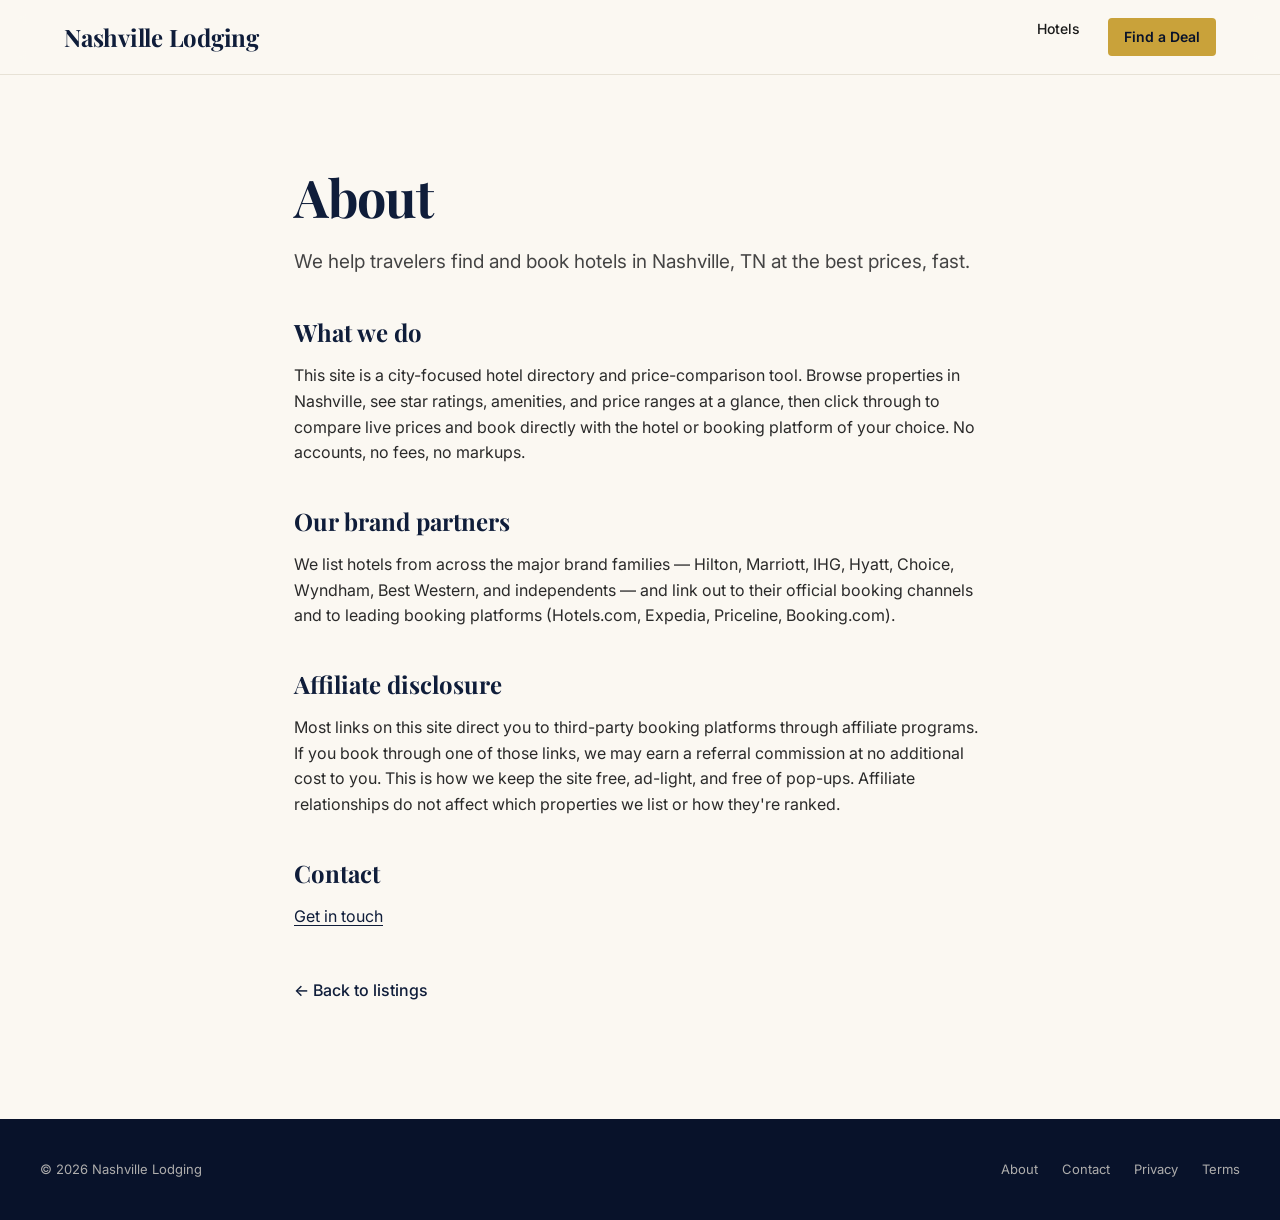
==== about.html @ b27eb010 "Initial: nashvillelodging.com static site" ====
<!DOCTYPE html>
<html lang="en">
<head>
<meta charset="UTF-8" />
<meta name="viewport" content="width=device-width, initial-scale=1.0" />
<title>About | Nashville Lodging</title>
<meta name="description" content="How Nashville Lodging works." />
<link rel="preconnect" href="https://fonts.googleapis.com" />
<link rel="preconnect" href="https://fonts.gstatic.com" crossorigin />
<link href="https://fonts.googleapis.com/css2?family=Playfair+Display:wght@500;700&family=Inter:wght@400;500;600&display=swap" rel="stylesheet" />
<link rel="stylesheet" href="/style.css" />
</head>
<body>
<header class="nav">
  <div class="nav-inner">
    <a href="/" class="brand">Nashville Lodging</a>
    <nav>
      <a href="/#hotels">Hotels</a>
      <a href="/#hotels" class="nav-cta">Find a Deal</a>
    </nav>
  </div>
</header>
<article class="prose">
  <h1>About</h1>
  <p class="lead">We help travelers find and book hotels in Nashville, TN at the best prices, fast.</p>
  <h2>What we do</h2>
  <p>This site is a city-focused hotel directory and price-comparison tool. Browse properties in Nashville, see star ratings, amenities, and price ranges at a glance, then click through to compare live prices and book directly with the hotel or booking platform of your choice. No accounts, no fees, no markups.</p>
  <h2>Our brand partners</h2>
  <p>We list hotels from across the major brand families — Hilton, Marriott, IHG, Hyatt, Choice, Wyndham, Best Western, and independents — and link out to their official booking channels and to leading booking platforms (Hotels.com, Expedia, Priceline, Booking.com).</p>
  <h2>Affiliate disclosure</h2>
  <p>Most links on this site direct you to third-party booking platforms through affiliate programs. If you book through one of those links, we may earn a referral commission at no additional cost to you. This is how we keep the site free, ad-light, and free of pop-ups. Affiliate relationships do not affect which properties we list or how they're ranked.</p>
  <h2>Contact</h2>
  <p><a href="/contact">Get in touch</a></p>
  <p class="back"><a href="/">&larr; Back to listings</a></p>
</article>
<footer>
  <div class="footer-inner">
    <p>&copy; 2026 Nashville Lodging</p>
    <div class="footer-links">
      <a href="/about">About</a>
      <a href="/contact">Contact</a>
      <a href="/privacy">Privacy</a>
      <a href="/terms">Terms</a>
    </div>
  </div>
</footer>
</body></html>
---- style.css ----
:root {
  --navy: #0f1d3a;
  --navy-deep: #08122a;
  --sand: #f5efe4;
  --cream: #fbf8f2;
  --gold: #c9a23a;
  --gold-soft: #d9b658;
  --ink: #1a1a1a;
  --muted: #6b6b6b;
  --line: #e7e2d6;
}

* { box-sizing: border-box; margin: 0; padding: 0; }

html, body {
  font-family: 'Inter', -apple-system, BlinkMacSystemFont, sans-serif;
  color: var(--ink);
  background: var(--cream);
  line-height: 1.6;
  -webkit-font-smoothing: antialiased;
}

a { color: inherit; text-decoration: none; }

.nav {
  position: sticky;
  top: 0;
  z-index: 50;
  background: rgba(251, 248, 242, 0.85);
  backdrop-filter: saturate(160%) blur(12px);
  border-bottom: 1px solid var(--line);
}
.nav-inner {
  max-width: 1200px;
  margin: 0 auto;
  padding: 18px 24px;
  display: flex;
  justify-content: space-between;
  align-items: center;
}
.brand {
  font-family: 'Playfair Display', serif;
  font-size: 24px;
  font-weight: 700;
  color: var(--navy);
  letter-spacing: -0.01em;
}
.nav nav { display: flex; gap: 28px; font-size: 14px; font-weight: 500; }
.nav nav a { color: var(--ink); }
.nav nav a:hover { color: var(--navy); }

.hero {
  background:
    linear-gradient(135deg, rgba(8,18,42,0.78), rgba(15,29,58,0.62)),
    url('https://images.unsplash.com/photo-1564501049412-61c2a3083791?w=2000&q=80') center/cover;
  color: var(--cream);
  padding: 140px 24px 120px;
  text-align: center;
}
.hero-inner { max-width: 820px; margin: 0 auto; }
.hero h1 {
  font-family: 'Playfair Display', serif;
  font-size: clamp(38px, 6vw, 68px);
  font-weight: 700;
  line-height: 1.05;
  letter-spacing: -0.02em;
  margin-bottom: 22px;
}
.hero p {
  font-size: clamp(16px, 1.6vw, 19px);
  color: rgba(245, 239, 228, 0.88);
  margin-bottom: 36px;
  max-width: 600px;
  margin-left: auto;
  margin-right: auto;
}
.cta {
  display: inline-block;
  background: var(--gold);
  color: var(--navy-deep);
  font-weight: 600;
  font-size: 15px;
  letter-spacing: 0.02em;
  padding: 16px 36px;
  border-radius: 4px;
  transition: background 0.2s, transform 0.1s;
}
.cta:hover { background: var(--gold-soft); transform: translateY(-1px); }

.hero-trust {
  margin-top: 36px;
  font-size: 12px;
  color: rgba(245, 239, 228, 0.62);
  letter-spacing: 0.04em;
}

.nav-cta {
  background: var(--gold);
  color: var(--navy-deep) !important;
  padding: 8px 16px;
  border-radius: 4px;
  font-weight: 600;
}
.nav-cta:hover { background: var(--gold-soft); }

.why {
  padding: 30px 0 90px;
}
.why-grid {
  display: grid;
  grid-template-columns: repeat(auto-fit, minmax(260px, 1fr));
  gap: 24px;
  border-top: 1px solid var(--line);
  padding-top: 60px;
}
.why-card h3 {
  font-family: 'Playfair Display', serif;
  font-size: 20px;
  font-weight: 700;
  color: var(--navy);
  margin-bottom: 8px;
}
.why-card p { color: #444; font-size: 14px; line-height: 1.6; }

main { max-width: 1200px; margin: 0 auto; padding: 0 24px; }

.section-head { text-align: center; padding: 90px 0 48px; }
.section-head h2 {
  font-family: 'Playfair Display', serif;
  font-size: clamp(30px, 4vw, 44px);
  font-weight: 700;
  color: var(--navy);
  margin-bottom: 12px;
}
.section-head p { color: var(--muted); font-size: 16px; }

.hotel-grid {
  display: grid;
  grid-template-columns: repeat(auto-fill, minmax(320px, 1fr));
  gap: 28px;
  padding-bottom: 100px;
}

.hotel-card {
  background: #fff;
  border: 1px solid var(--line);
  border-radius: 6px;
  overflow: hidden;
  display: flex;
  flex-direction: column;
  transition: transform 0.2s, box-shadow 0.2s;
}
.hotel-card:hover {
  transform: translateY(-3px);
  box-shadow: 0 12px 28px rgba(15, 29, 58, 0.10);
}
.hotel-card.premium { border-color: var(--gold); border-width: 1.5px; }

.hotel-img {
  position: relative;
  width: 100%;
  height: 220px;
  background: var(--sand) center/cover;
}
.tier-badge {
  position: absolute;
  top: 14px;
  right: 14px;
  background: var(--gold);
  color: var(--navy-deep);
  font-size: 11px;
  font-weight: 600;
  text-transform: uppercase;
  letter-spacing: 0.08em;
  padding: 5px 10px;
  border-radius: 3px;
}

.hotel-body { padding: 22px 22px 24px; display: flex; flex-direction: column; flex: 1; }
.hotel-name {
  font-family: 'Playfair Display', serif;
  font-size: 22px;
  font-weight: 700;
  color: var(--navy);
  margin-bottom: 8px;
  letter-spacing: -0.01em;
}
.hotel-meta {
  display: flex;
  align-items: center;
  gap: 12px;
  color: var(--muted);
  font-size: 13px;
  margin-bottom: 14px;
}
.stars { color: var(--gold); font-weight: 600; }
.hotel-desc {
  color: #444;
  font-size: 14px;
  line-height: 1.55;
  margin-bottom: 18px;
  flex: 1;
}
.amenities {
  display: flex;
  flex-wrap: wrap;
  gap: 6px;
  margin-bottom: 20px;
}
.amenity {
  background: var(--sand);
  color: var(--navy);
  font-size: 11px;
  padding: 4px 10px;
  border-radius: 100px;
  font-weight: 500;
}
.hotel-cta {
  display: inline-flex;
  align-items: center;
  justify-content: center;
  gap: 8px;
  background: var(--navy);
  color: var(--cream);
  font-weight: 600;
  font-size: 14px;
  padding: 12px 18px;
  border-radius: 4px;
  transition: background 0.2s;
}
.hotel-cta:hover { background: var(--navy-deep); }
.hotel-cta svg { width: 14px; height: 14px; }

.empty {
  text-align: center;
  padding: 60px 0 120px;
  color: var(--muted);
}

footer {
  background: var(--navy-deep);
  color: rgba(245, 239, 228, 0.7);
  padding: 40px 24px;
  font-size: 13px;
}
.footer-inner {
  max-width: 1200px;
  margin: 0 auto;
  display: flex;
  justify-content: space-between;
  align-items: center;
  flex-wrap: wrap;
  gap: 16px;
}
.footer-links { display: flex; gap: 24px; }
.footer-links a:hover { color: var(--gold); }

.prose {
  max-width: 740px;
  margin: 0 auto;
  padding: 80px 24px 100px;
}
.prose h1 {
  font-family: 'Playfair Display', serif;
  font-size: clamp(36px, 5vw, 52px);
  font-weight: 700;
  color: var(--navy);
  letter-spacing: -0.02em;
  margin-bottom: 8px;
}
.prose h2 {
  font-family: 'Playfair Display', serif;
  font-size: 24px;
  font-weight: 700;
  color: var(--navy);
  margin-top: 36px;
  margin-bottom: 12px;
}
.prose h3 {
  font-size: 18px;
  font-weight: 600;
  color: var(--navy);
  margin-bottom: 8px;
}
.prose p { margin-bottom: 16px; color: #2a2a2a; font-size: 16px; }
.prose .lead { font-size: 19px; color: #444; margin-bottom: 24px; }
.prose .muted { color: var(--muted); font-size: 14px; margin-bottom: 28px; }
.prose ul { margin: 0 0 16px 22px; }
.prose li { margin-bottom: 6px; color: #2a2a2a; }
.prose a { color: var(--navy); text-decoration: underline; text-underline-offset: 3px; }
.prose a:hover { color: var(--gold); }
.prose .back { margin-top: 48px; font-weight: 500; }
.prose .back a { text-decoration: none; }

.tiers {
  display: grid;
  grid-template-columns: repeat(auto-fit, minmax(260px, 1fr));
  gap: 20px;
  margin: 28px 0 36px;
}
.tier-card {
  background: #fff;
  border: 1px solid var(--line);
  border-radius: 6px;
  padding: 28px 24px 24px;
  position: relative;
}
.tier-card.featured { border-color: var(--gold); border-width: 1.5px; }
.tier-flag {
  position: absolute;
  top: -12px;
  right: 16px;
  background: var(--gold);
  color: var(--navy-deep);
  font-size: 11px;
  font-weight: 600;
  text-transform: uppercase;
  letter-spacing: 0.08em;
  padding: 5px 10px;
  border-radius: 3px;
}
.tier-card .price {
  font-family: 'Playfair Display', serif;
  font-size: 36px;
  color: var(--navy);
  margin: 8px 0 16px;
}
.tier-card .price span { font-family: 'Inter', sans-serif; font-size: 14px; color: var(--muted); }
.tier-card ul { list-style: none; margin: 0; padding: 0; }
.tier-card li { padding: 6px 0; font-size: 14px; border-bottom: 1px solid var(--line); }
.tier-card li:last-child { border-bottom: none; }

@media (max-width: 600px) {
  .hero { padding: 100px 20px 80px; }
  .nav nav { gap: 16px; }
  .section-head { padding: 60px 0 32px; }
  .prose { padding: 60px 20px 80px; }
}
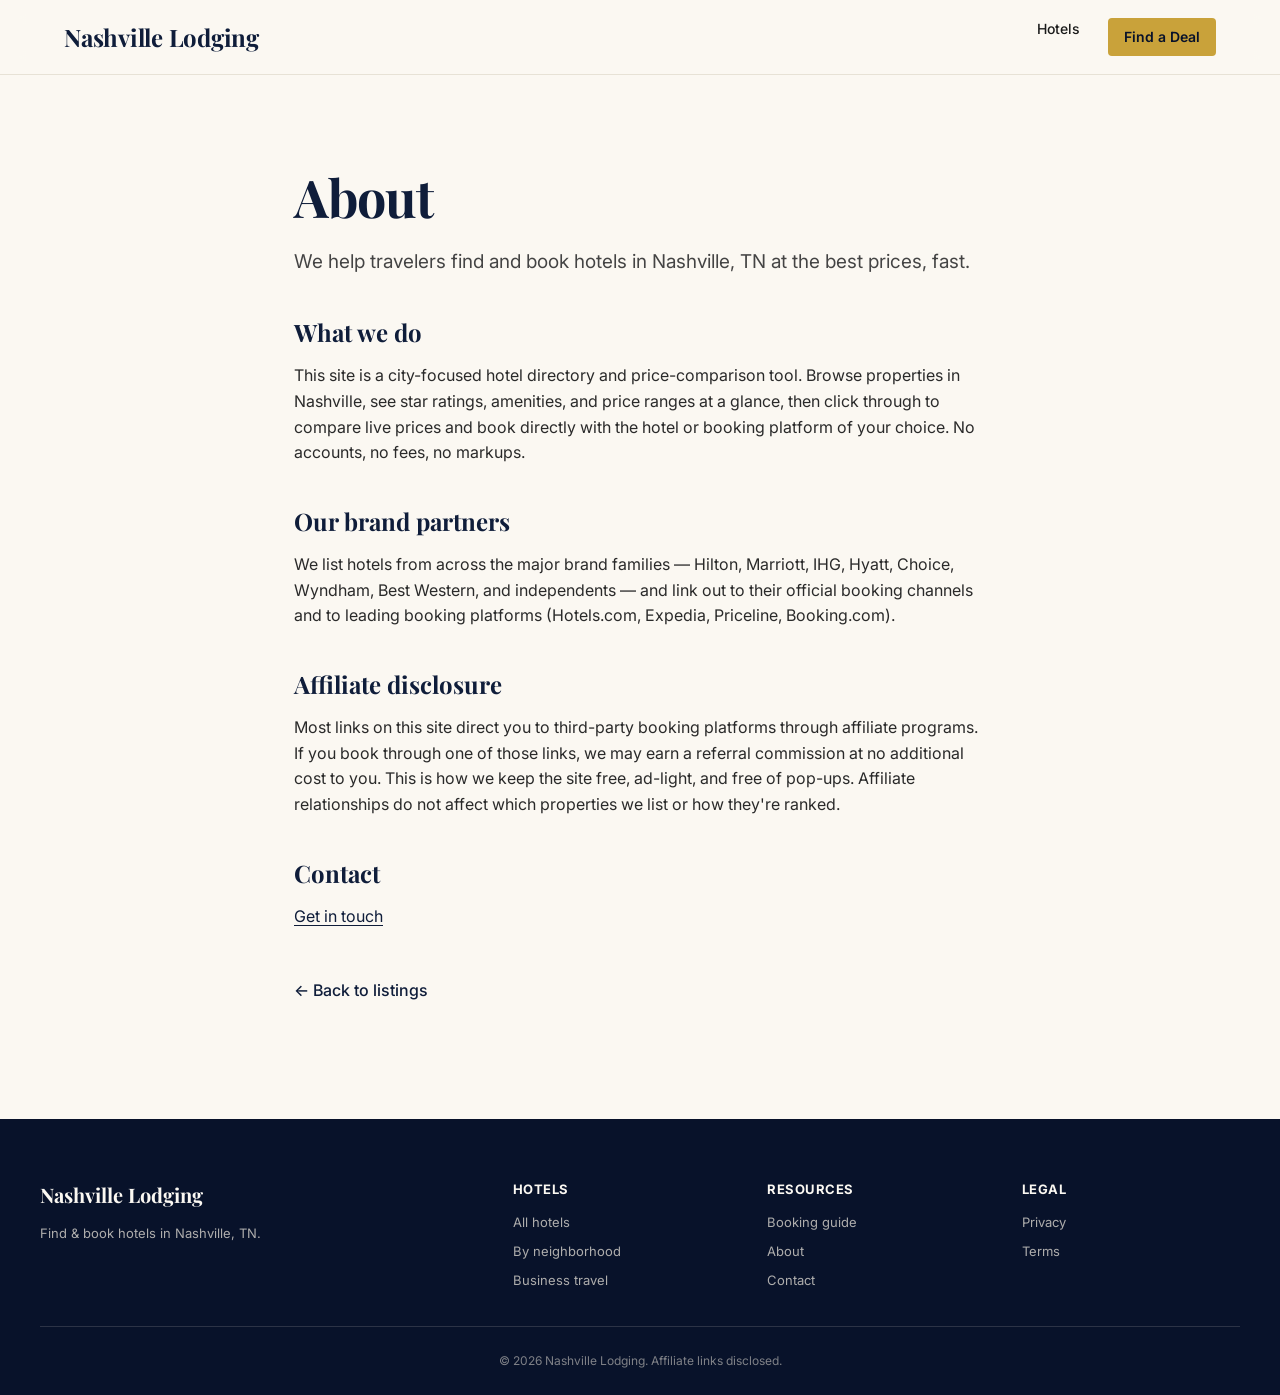
==== commit a4348e21: "Add neighborhoods, business travel, booking guide pages" ====
--- a/about.html
+++ b/about.html
@@ -8,15 +8,15 @@
 <link rel="preconnect" href="https://fonts.googleapis.com" />
 <link rel="preconnect" href="https://fonts.gstatic.com" crossorigin />
 <link href="https://fonts.googleapis.com/css2?family=Playfair+Display:wght@500;700&family=Inter:wght@400;500;600&display=swap" rel="stylesheet" />
-<link rel="stylesheet" href="/style.css" />
+<link rel="stylesheet" href="style.css" />
 </head>
 <body>
 <header class="nav">
   <div class="nav-inner">
-    <a href="/" class="brand">Nashville Lodging</a>
+    <a href="index.html" class="brand">Nashville Lodging</a>
     <nav>
-      <a href="/#hotels">Hotels</a>
-      <a href="/#hotels" class="nav-cta">Find a Deal</a>
+      <a href="index.html#hotels">Hotels</a>
+      <a href="index.html#hotels" class="nav-cta">Find a Deal</a>
     </nav>
   </div>
 </header>
@@ -30,18 +30,33 @@
   <h2>Affiliate disclosure</h2>
   <p>Most links on this site direct you to third-party booking platforms through affiliate programs. If you book through one of those links, we may earn a referral commission at no additional cost to you. This is how we keep the site free, ad-light, and free of pop-ups. Affiliate relationships do not affect which properties we list or how they're ranked.</p>
   <h2>Contact</h2>
-  <p><a href="/contact">Get in touch</a></p>
-  <p class="back"><a href="/">&larr; Back to listings</a></p>
+  <p><a href="contact.html">Get in touch</a></p>
+  <p class="back"><a href="index.html">&larr; Back to listings</a></p>
 </article>
 <footer>
   <div class="footer-inner">
-    <p>&copy; 2026 Nashville Lodging</p>
-    <div class="footer-links">
-      <a href="/about">About</a>
-      <a href="/contact">Contact</a>
-      <a href="/privacy">Privacy</a>
-      <a href="/terms">Terms</a>
+    <div class="footer-col">
+      <p class="footer-brand">Nashville Lodging</p>
+      <p class="footer-tag">Find &amp; book hotels in Nashville, TN.</p>
+    </div>
+    <div class="footer-col">
+      <p class="footer-h">Hotels</p>
+      <a href="index.html#hotels">All hotels</a>
+      <a href="neighborhoods.html">By neighborhood</a>
+      <a href="business-travel.html">Business travel</a>
+    </div>
+    <div class="footer-col">
+      <p class="footer-h">Resources</p>
+      <a href="booking-guide.html">Booking guide</a>
+      <a href="about.html">About</a>
+      <a href="contact.html">Contact</a>
+    </div>
+    <div class="footer-col">
+      <p class="footer-h">Legal</p>
+      <a href="privacy.html">Privacy</a>
+      <a href="terms.html">Terms</a>
     </div>
   </div>
+  <div class="footer-bottom">&copy; 2026 Nashville Lodging. Affiliate links disclosed.</div>
 </footer>
 </body></html>
--- a/style.css
+++ b/style.css
@@ -51,29 +51,104 @@
 
 .hero {
   background:
-    linear-gradient(135deg, rgba(8,18,42,0.78), rgba(15,29,58,0.62)),
+    linear-gradient(135deg, rgba(8,18,42,0.82), rgba(15,29,58,0.68)),
     url('https://images.unsplash.com/photo-1564501049412-61c2a3083791?w=2000&q=80') center/cover;
   color: var(--cream);
-  padding: 140px 24px 120px;
+  padding: 80px 24px 60px;
   text-align: center;
 }
-.hero-inner { max-width: 820px; margin: 0 auto; }
+.hero-inner { max-width: 1080px; margin: 0 auto; }
 .hero h1 {
   font-family: 'Playfair Display', serif;
-  font-size: clamp(38px, 6vw, 68px);
+  font-size: clamp(34px, 5vw, 54px);
   font-weight: 700;
   line-height: 1.05;
   letter-spacing: -0.02em;
-  margin-bottom: 22px;
-}
-.hero p {
-  font-size: clamp(16px, 1.6vw, 19px);
+  margin-bottom: 14px;
+}
+.hero-sub {
+  font-size: clamp(15px, 1.4vw, 18px);
   color: rgba(245, 239, 228, 0.88);
-  margin-bottom: 36px;
+  margin-bottom: 28px;
   max-width: 600px;
   margin-left: auto;
   margin-right: auto;
 }
+
+.search-form {
+  background: #fff;
+  border-radius: 8px;
+  padding: 14px;
+  box-shadow: 0 20px 50px rgba(0,0,0,0.25);
+  text-align: left;
+  max-width: 1040px;
+  margin: 0 auto;
+}
+.search-row {
+  display: grid;
+  grid-template-columns: 2fr 1.2fr 1.2fr 1fr 1fr auto;
+  gap: 10px;
+  align-items: stretch;
+}
+.search-field {
+  display: flex;
+  flex-direction: column;
+  background: var(--cream);
+  border: 1px solid var(--line);
+  border-radius: 6px;
+  padding: 10px 14px;
+  cursor: text;
+  transition: border-color 0.15s;
+}
+.search-field:focus-within {
+  border-color: var(--navy);
+  background: #fff;
+}
+.search-label {
+  font-size: 10px;
+  font-weight: 600;
+  text-transform: uppercase;
+  letter-spacing: 0.06em;
+  color: var(--muted);
+  margin-bottom: 2px;
+}
+.search-field input,
+.search-field select {
+  border: 0;
+  background: transparent;
+  font-size: 15px;
+  font-family: inherit;
+  color: var(--ink);
+  padding: 0;
+  width: 100%;
+  outline: none;
+  appearance: none;
+  -webkit-appearance: none;
+  font-weight: 500;
+}
+.search-field select {
+  cursor: pointer;
+  background-image: url("data:image/svg+xml,%3Csvg xmlns='http://www.w3.org/2000/svg' width='12' height='12' viewBox='0 0 24 24' fill='none' stroke='%231a1a1a' stroke-width='2.5' stroke-linecap='round' stroke-linejoin='round'%3E%3Cpolyline points='6 9 12 15 18 9'%3E%3C/polyline%3E%3C/svg%3E");
+  background-repeat: no-repeat;
+  background-position: right 0 center;
+  padding-right: 18px;
+}
+.search-btn {
+  background: var(--gold);
+  color: var(--navy-deep);
+  border: 0;
+  border-radius: 6px;
+  font-family: inherit;
+  font-weight: 700;
+  font-size: 16px;
+  letter-spacing: 0.02em;
+  padding: 0 32px;
+  cursor: pointer;
+  transition: background 0.15s, transform 0.1s;
+  white-space: nowrap;
+}
+.search-btn:hover { background: var(--gold-soft); }
+.search-btn:active { transform: scale(0.98); }
 .cta {
   display: inline-block;
   background: var(--gold);
@@ -88,11 +163,155 @@
 .cta:hover { background: var(--gold-soft); transform: translateY(-1px); }
 
 .hero-trust {
-  margin-top: 36px;
+  margin-top: 28px;
   font-size: 12px;
-  color: rgba(245, 239, 228, 0.62);
+  color: rgba(245, 239, 228, 0.65);
   letter-spacing: 0.04em;
 }
+
+.value-strip {
+  background: var(--navy);
+  color: var(--cream);
+  padding: 18px 24px;
+}
+.value-strip-inner {
+  max-width: 1080px;
+  margin: 0 auto;
+  display: grid;
+  grid-template-columns: repeat(4, 1fr);
+  gap: 16px;
+  text-align: center;
+}
+.value-item {
+  display: flex;
+  flex-direction: column;
+  gap: 2px;
+}
+.value-num {
+  font-family: 'Playfair Display', serif;
+  font-size: 20px;
+  font-weight: 700;
+  color: var(--gold);
+}
+.value-item span:last-child {
+  font-size: 12px;
+  letter-spacing: 0.04em;
+  color: rgba(245, 239, 228, 0.78);
+}
+
+.below-grid-cta {
+  text-align: center;
+  padding: 20px 0 60px;
+}
+.below-grid-cta p {
+  color: var(--muted);
+  margin-bottom: 14px;
+}
+.cta-secondary {
+  background: var(--navy);
+  color: var(--cream);
+}
+.cta-secondary:hover { background: var(--navy-deep); }
+
+.browse-section {
+  padding: 60px 0 30px;
+  border-top: 1px solid var(--line);
+}
+.hood-grid {
+  display: grid;
+  grid-template-columns: repeat(auto-fill, minmax(280px, 1fr));
+  gap: 18px;
+  margin-bottom: 24px;
+}
+.hood-tile {
+  background: #fff;
+  border: 1px solid var(--line);
+  border-radius: 6px;
+  padding: 24px 22px;
+  display: block;
+  transition: border-color 0.15s, transform 0.1s, box-shadow 0.15s;
+}
+.hood-tile:hover {
+  border-color: var(--navy);
+  transform: translateY(-2px);
+  box-shadow: 0 8px 20px rgba(15,29,58,0.08);
+}
+.hood-tile h3 {
+  font-family: 'Playfair Display', serif;
+  font-size: 20px;
+  color: var(--navy);
+  margin-bottom: 6px;
+  font-weight: 700;
+}
+.hood-tile p { color: var(--muted); font-size: 14px; margin-bottom: 10px; }
+.hood-link { color: var(--navy); font-size: 13px; font-weight: 600; }
+.style-grid {
+  display: grid;
+  grid-template-columns: repeat(auto-fit, minmax(280px, 1fr));
+  gap: 18px;
+  margin-bottom: 24px;
+}
+.style-card {
+  background: var(--sand);
+  border: 1px solid var(--line);
+  border-radius: 6px;
+  padding: 28px 24px;
+  display: block;
+  transition: background 0.15s, transform 0.1s;
+}
+.style-card:hover { background: #fff; transform: translateY(-2px); }
+.style-card h3 {
+  font-family: 'Playfair Display', serif;
+  font-size: 22px;
+  color: var(--navy);
+  margin-bottom: 8px;
+  font-weight: 700;
+}
+.style-card p { color: #444; font-size: 14px; margin-bottom: 12px; line-height: 1.55; }
+.browse-more {
+  display: inline-block;
+  font-weight: 600;
+  color: var(--navy);
+  text-decoration: underline;
+  text-underline-offset: 4px;
+  margin-bottom: 60px;
+}
+.browse-more:hover { color: var(--gold); }
+
+.prose-wide { max-width: 900px; }
+.hood-card {
+  background: #fff;
+  border: 1px solid var(--line);
+  border-radius: 6px;
+  padding: 28px;
+  margin: 28px 0;
+}
+.hood-card h2 {
+  font-family: 'Playfair Display', serif;
+  font-size: 26px;
+  color: var(--navy);
+  margin-top: 0;
+  margin-bottom: 12px;
+}
+.hood-card p { margin-bottom: 14px; }
+.hood-card .hood-meta {
+  font-size: 14px;
+  color: var(--muted);
+  margin-bottom: 18px;
+}
+.hood-card .hotel-cta {
+  display: inline-flex;
+  align-items: center;
+  gap: 8px;
+  background: var(--navy);
+  color: var(--cream);
+  font-weight: 600;
+  font-size: 14px;
+  padding: 12px 20px;
+  border-radius: 4px;
+  text-decoration: none;
+}
+.hood-card .hotel-cta:hover { background: var(--navy-deep); }
 
 .nav-cta {
   background: var(--gold);
@@ -240,20 +459,51 @@
 footer {
   background: var(--navy-deep);
   color: rgba(245, 239, 228, 0.7);
-  padding: 40px 24px;
+  padding: 60px 24px 24px;
   font-size: 13px;
 }
 .footer-inner {
   max-width: 1200px;
   margin: 0 auto;
-  display: flex;
-  justify-content: space-between;
-  align-items: center;
-  flex-wrap: wrap;
-  gap: 16px;
-}
-.footer-links { display: flex; gap: 24px; }
-.footer-links a:hover { color: var(--gold); }
+  display: grid;
+  grid-template-columns: 2fr 1fr 1fr 1fr;
+  gap: 36px;
+  padding-bottom: 36px;
+  border-bottom: 1px solid rgba(245, 239, 228, 0.15);
+}
+.footer-col { display: flex; flex-direction: column; gap: 8px; }
+.footer-col a {
+  color: rgba(245, 239, 228, 0.7);
+  font-size: 13px;
+}
+.footer-col a:hover { color: var(--gold); }
+.footer-h {
+  font-weight: 700;
+  color: var(--cream);
+  font-size: 13px;
+  letter-spacing: 0.04em;
+  text-transform: uppercase;
+  margin-bottom: 4px;
+}
+.footer-brand {
+  font-family: 'Playfair Display', serif;
+  font-size: 20px;
+  font-weight: 700;
+  color: var(--cream);
+  margin-bottom: 4px;
+}
+.footer-tag { font-size: 13px; }
+.footer-bottom {
+  max-width: 1200px;
+  margin: 0 auto;
+  padding-top: 24px;
+  text-align: center;
+  font-size: 12px;
+  color: rgba(245, 239, 228, 0.5);
+}
+@media (max-width: 700px) {
+  .footer-inner { grid-template-columns: 1fr 1fr; }
+}
 
 .prose {
   max-width: 740px;
@@ -330,8 +580,23 @@
 .tier-card li { padding: 6px 0; font-size: 14px; border-bottom: 1px solid var(--line); }
 .tier-card li:last-child { border-bottom: none; }
 
+@media (max-width: 900px) {
+  .search-row {
+    grid-template-columns: 1fr 1fr;
+  }
+  .search-row > .search-field:first-child {
+    grid-column: 1 / -1;
+  }
+  .search-btn {
+    grid-column: 1 / -1;
+    padding: 16px 32px;
+  }
+  .value-strip-inner { grid-template-columns: repeat(2, 1fr); }
+}
+
 @media (max-width: 600px) {
-  .hero { padding: 100px 20px 80px; }
+  .hero { padding: 60px 16px 40px; }
+  .hero h1 { font-size: 30px; }
   .nav nav { gap: 16px; }
   .section-head { padding: 60px 0 32px; }
   .prose { padding: 60px 20px 80px; }
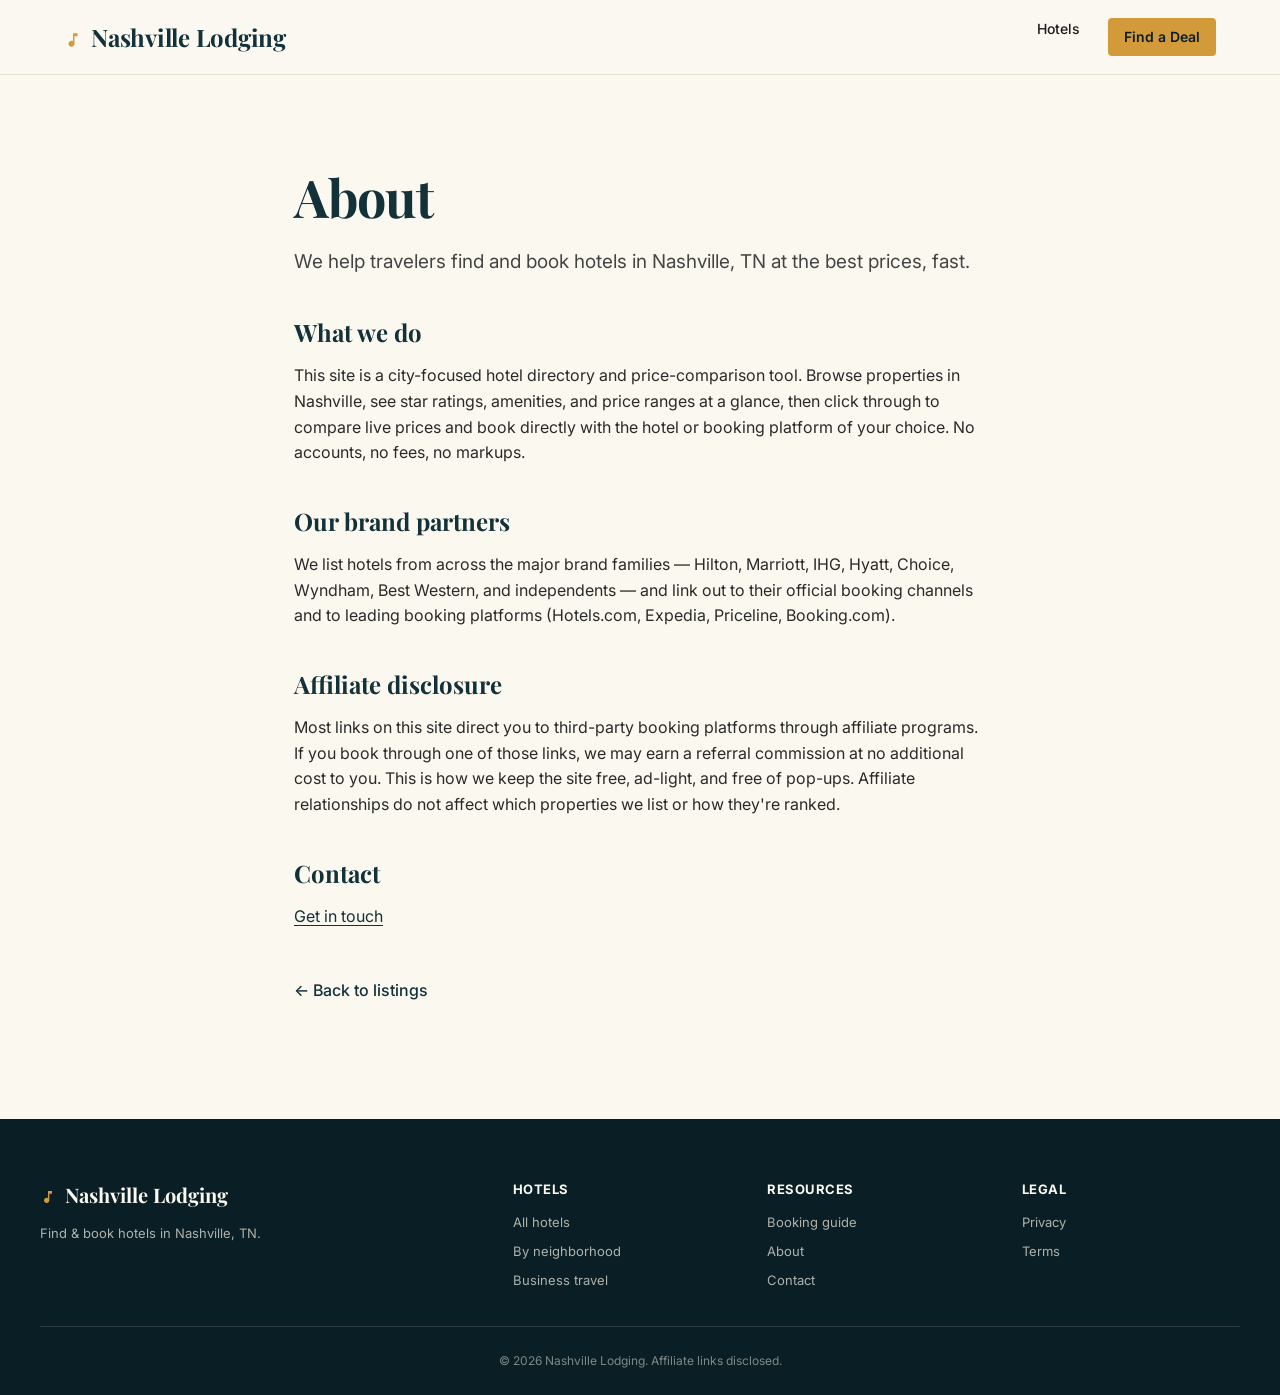
==== commit fe271e27: "Update: 2026-05-11 regenerate" ====
--- a/about.html
+++ b/about.html
@@ -13,7 +13,7 @@
 <body>
 <header class="nav">
   <div class="nav-inner">
-    <a href="index.html" class="brand">Nashville Lodging</a>
+    <a href="index.html" class="brand"><span class="brand-mark"><svg viewBox="0 0 24 24" fill="currentColor" aria-hidden="true"><path d="M12 3v10.55c-.59-.34-1.27-.55-2-.55-2.21 0-4 1.79-4 4s1.79 4 4 4 4-1.79 4-4V7h4V3h-6z"/></svg></span>Nashville Lodging</a>
     <nav>
       <a href="index.html#hotels">Hotels</a>
       <a href="index.html#hotels" class="nav-cta">Find a Deal</a>
@@ -36,7 +36,7 @@
 <footer>
   <div class="footer-inner">
     <div class="footer-col">
-      <p class="footer-brand">Nashville Lodging</p>
+      <p class="footer-brand"><span class="brand-mark"><svg viewBox="0 0 24 24" fill="currentColor" aria-hidden="true"><path d="M12 3v10.55c-.59-.34-1.27-.55-2-.55-2.21 0-4 1.79-4 4s1.79 4 4 4 4-1.79 4-4V7h4V3h-6z"/></svg></span>Nashville Lodging</p>
       <p class="footer-tag">Find &amp; book hotels in Nashville, TN.</p>
     </div>
     <div class="footer-col">
--- a/style.css
+++ b/style.css
@@ -8,6 +8,9 @@
   --ink: #1a1a1a;
   --muted: #6b6b6b;
   --line: #e7e2d6;
+  /* per-city theme hooks — overridden by the theme block appended at build time */
+  --hero-image: url('https://images.unsplash.com/photo-1564501049412-61c2a3083791?w=2000&q=80');
+  --hero-overlay: linear-gradient(135deg, rgba(8,18,42,0.82), rgba(15,29,58,0.68));
 }
 
 * { box-sizing: border-box; margin: 0; padding: 0; }
@@ -45,14 +48,22 @@
   color: var(--navy);
   letter-spacing: -0.01em;
 }
+.brand-mark {
+  display: inline-block;
+  color: var(--gold);
+  margin-right: 9px;
+  vertical-align: -2px;
+}
+.brand-mark svg { width: 18px; height: 18px; display: block; }
+.footer-brand .brand-mark svg { width: 16px; height: 16px; }
 .nav nav { display: flex; gap: 28px; font-size: 14px; font-weight: 500; }
 .nav nav a { color: var(--ink); }
 .nav nav a:hover { color: var(--navy); }
 
 .hero {
-  background:
-    linear-gradient(135deg, rgba(8,18,42,0.82), rgba(15,29,58,0.68)),
-    url('https://images.unsplash.com/photo-1564501049412-61c2a3083791?w=2000&q=80') center/cover;
+  background-image: var(--hero-overlay), var(--hero-image);
+  background-size: cover;
+  background-position: center;
   color: var(--cream);
   padding: 80px 24px 60px;
   text-align: center;
@@ -601,3 +612,17 @@
   .section-head { padding: 60px 0 32px; }
   .prose { padding: 60px 20px 80px; }
 }
+
+
+/* ===== per-city theme (generated) ===== */
+:root {
+  --navy: #123139;
+  --navy-deep: #0a1f25;
+  --sand: #f4efe5;
+  --cream: #fbf8f0;
+  --gold: #d39a3a;
+  --gold-soft: #e2ae50;
+  --line: #e6dfcf;
+  --hero-image: url('https://images.unsplash.com/photo-1606762903097-713bf356b8c2?w=2000&q=80');
+  --hero-overlay: linear-gradient(160deg, rgba(8,24,28,0.78) 0%, rgba(42,24,8,0.4) 52%, rgba(8,22,26,0.82) 100%);
+}
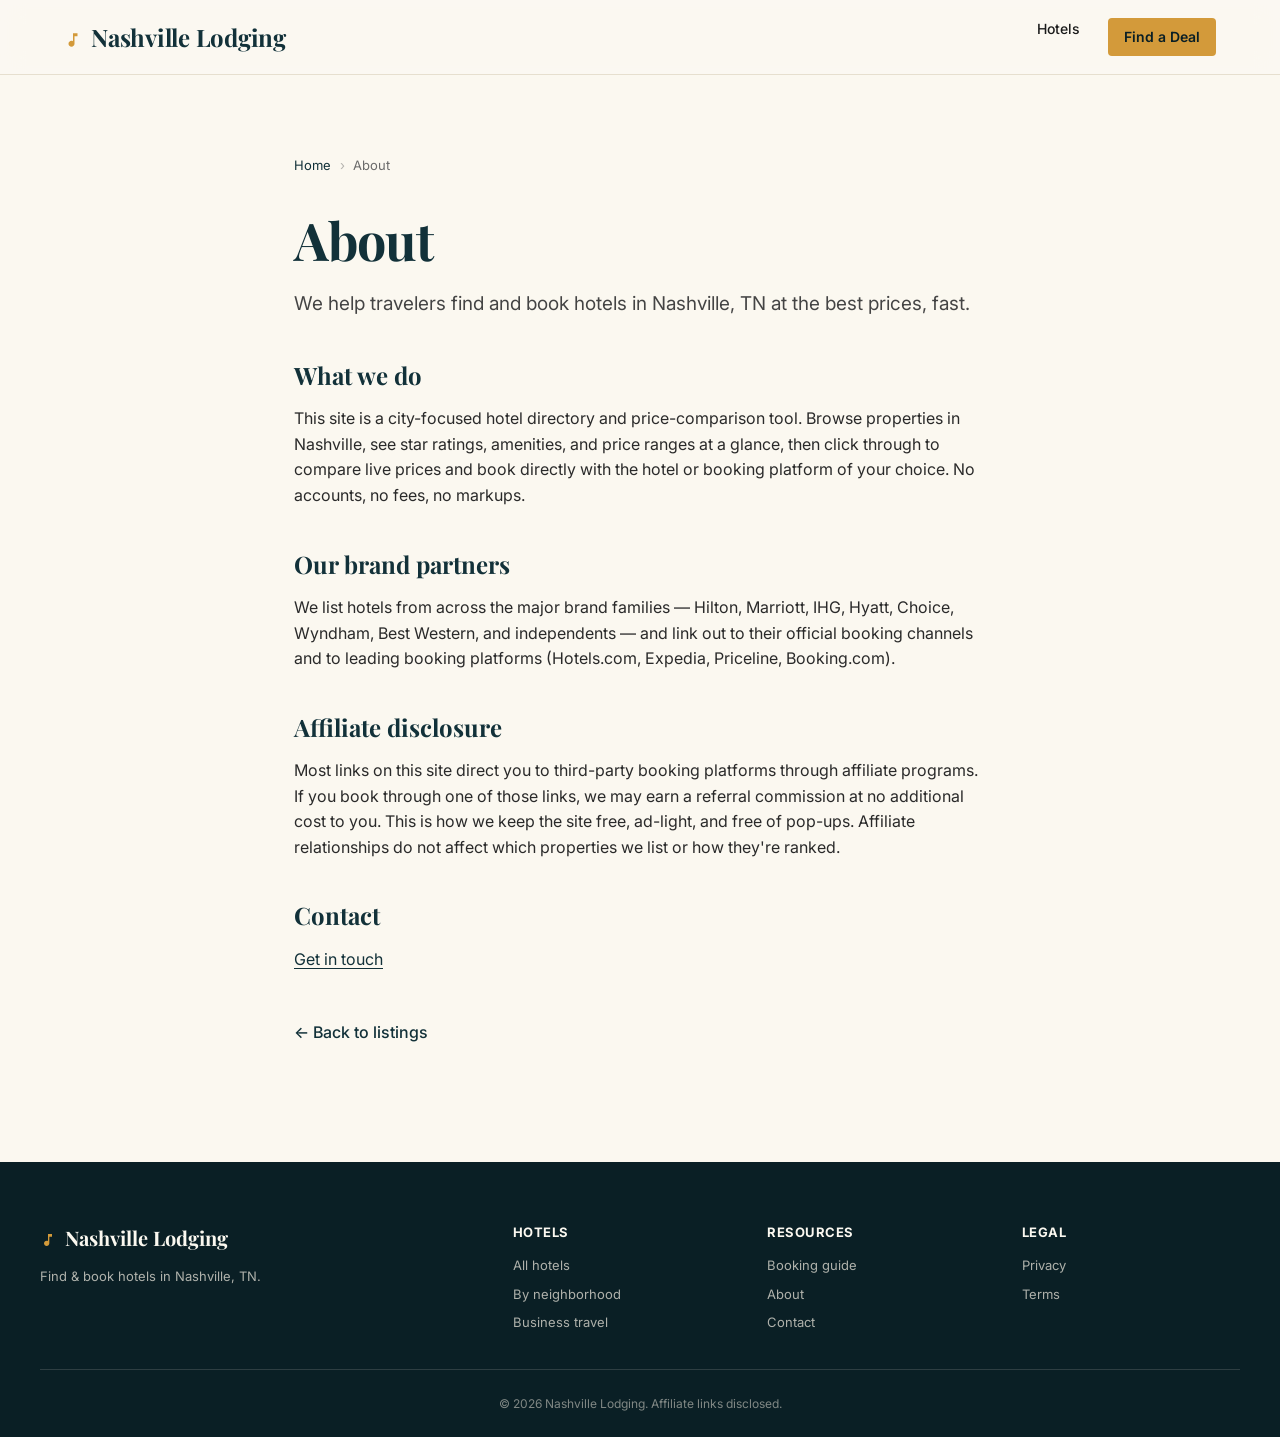
==== commit 0600be2b: "Update: 2026-05-11 regenerate" ====
--- a/about.html
+++ b/about.html
@@ -4,11 +4,27 @@
 <meta charset="UTF-8" />
 <meta name="viewport" content="width=device-width, initial-scale=1.0" />
 <title>About | Nashville Lodging</title>
-<meta name="description" content="How Nashville Lodging works." />
+<meta name="description" content="How Nashville Lodging works — a free hotel directory and price-comparison tool for Nashville, TN." />
+<link rel="canonical" href="https://nashvillelodging.com/about" />
+<meta name="robots" content="index, follow, max-image-preview:large" />
+<meta name="theme-color" content="#d39a3a" />
+<meta name="geo.region" content="US-TN" />
+<meta name="geo.placename" content="Nashville" />
+<meta property="og:type" content="website" />
+<meta property="og:site_name" content="Nashville Lodging" />
+<meta property="og:title" content="About | Nashville Lodging" />
+<meta property="og:description" content="How Nashville Lodging works — a free hotel directory and price-comparison tool for Nashville, TN." />
+<meta property="og:url" content="https://nashvillelodging.com/about" />
+<meta property="og:image" content="https://images.unsplash.com/photo-1606762903097-713bf356b8c2?w=1200&q=80" />
+<meta name="twitter:card" content="summary_large_image" />
+<meta name="twitter:image" content="https://images.unsplash.com/photo-1606762903097-713bf356b8c2?w=1200&q=80" />
+<meta name="twitter:title" content="About | Nashville Lodging" />
+<meta name="twitter:description" content="How Nashville Lodging works — a free hotel directory and price-comparison tool for Nashville, TN." />
 <link rel="preconnect" href="https://fonts.googleapis.com" />
 <link rel="preconnect" href="https://fonts.gstatic.com" crossorigin />
 <link href="https://fonts.googleapis.com/css2?family=Playfair+Display:wght@500;700&family=Inter:wght@400;500;600&display=swap" rel="stylesheet" />
 <link rel="stylesheet" href="style.css" />
+<script type="application/ld+json">{"@context":"https://schema.org","@type":"BreadcrumbList","itemListElement":[{"@type":"ListItem","position":1,"name":"Home","item":"https://nashvillelodging.com/"},{"@type":"ListItem","position":2,"name":"About","item":"https://nashvillelodging.com/about"}]}</script>
 </head>
 <body>
 <header class="nav">
@@ -21,6 +37,7 @@
   </div>
 </header>
 <article class="prose">
+  <nav class="breadcrumb" aria-label="Breadcrumb"><a href="index.html">Home</a><span>&rsaquo;</span><span aria-current="page">About</span></nav>
   <h1>About</h1>
   <p class="lead">We help travelers find and book hotels in Nashville, TN at the best prices, fast.</p>
   <h2>What we do</h2>
--- a/style.css
+++ b/style.css
@@ -553,6 +553,37 @@
 .prose .back { margin-top: 48px; font-weight: 500; }
 .prose .back a { text-decoration: none; }
 
+.breadcrumb {
+  font-size: 13px;
+  color: var(--muted);
+  margin-bottom: 22px;
+  letter-spacing: 0.01em;
+}
+.breadcrumb a { color: var(--navy); text-decoration: none; }
+.breadcrumb a:hover { text-decoration: underline; text-underline-offset: 3px; }
+.breadcrumb span { margin: 0 8px; opacity: 0.5; }
+.breadcrumb span[aria-current] { margin: 0; opacity: 1; color: var(--muted); }
+
+.faq {
+  padding: 30px 0 90px;
+  border-top: 1px solid var(--line);
+}
+.faq .section-head { padding: 60px 0 36px; }
+.faq-list { max-width: 820px; margin: 0 auto; }
+.faq-item {
+  border-bottom: 1px solid var(--line);
+  padding: 22px 4px;
+}
+.faq-item:first-child { border-top: 1px solid var(--line); }
+.faq-item h3 {
+  font-family: 'Playfair Display', serif;
+  font-size: 19px;
+  font-weight: 700;
+  color: var(--navy);
+  margin-bottom: 8px;
+}
+.faq-item p { color: #3a3a3a; font-size: 15px; line-height: 1.62; }
+
 .tiers {
   display: grid;
   grid-template-columns: repeat(auto-fit, minmax(260px, 1fr));
